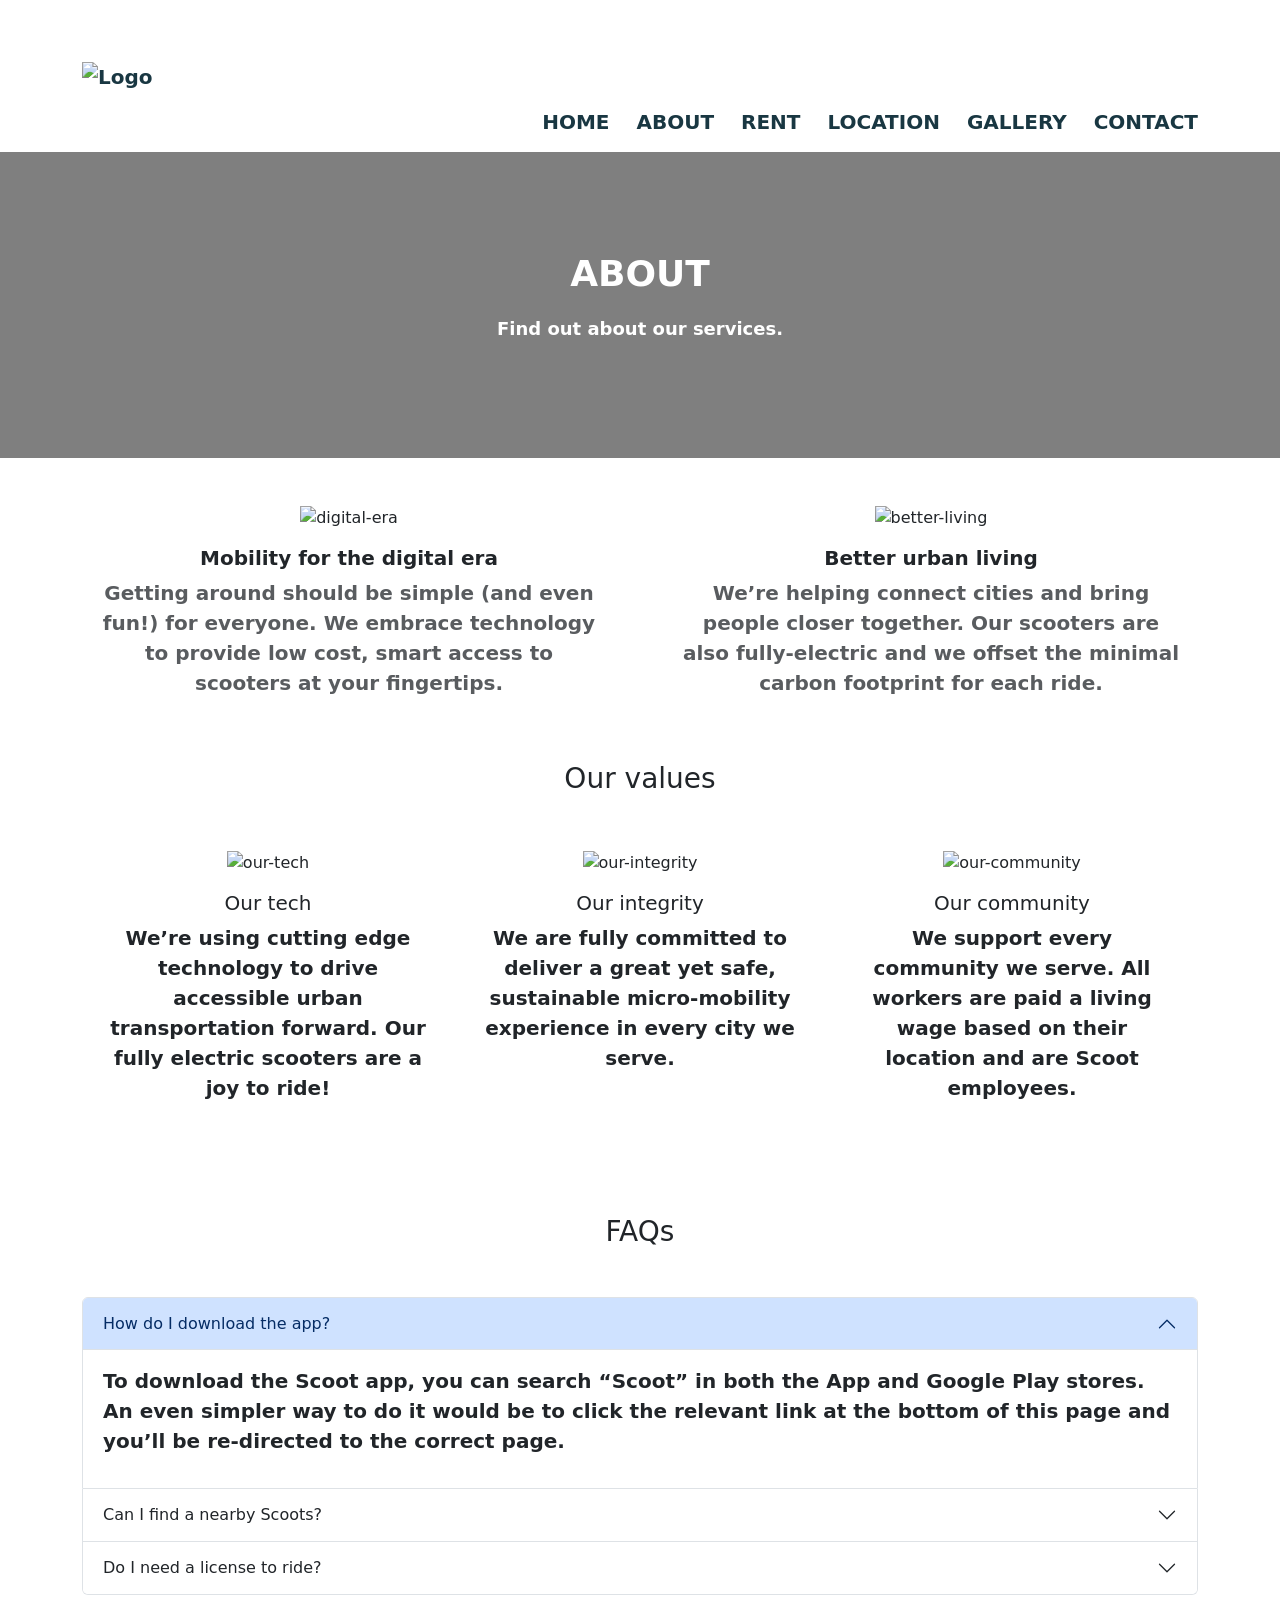
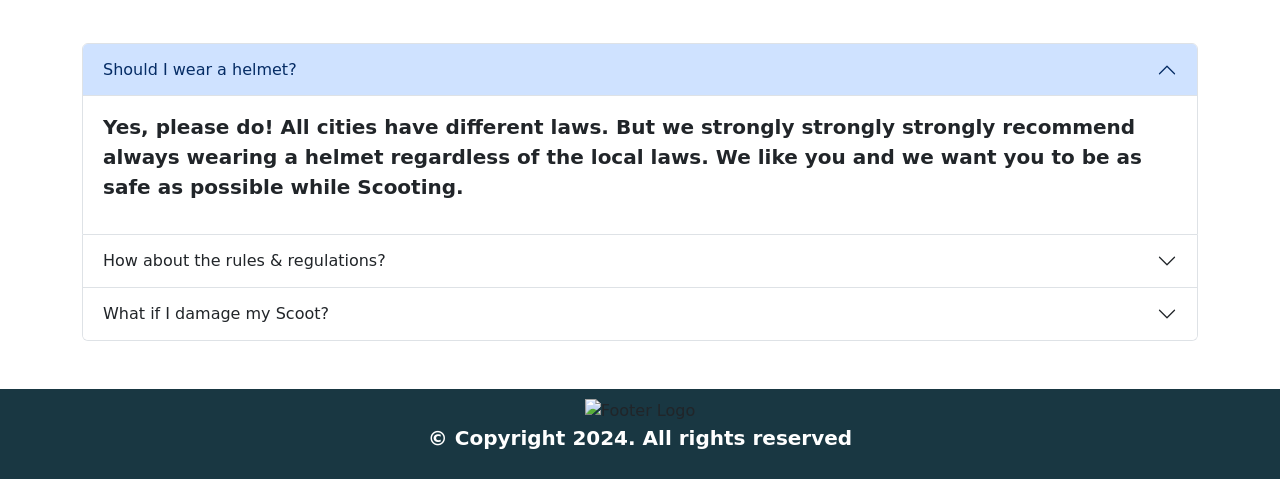
==== about.html @ 6f4d09dd "Initial commit - Upload website files" ====
<!DOCTYPE html>
<html lang="en">
  <head>
    <meta charset="UTF-8" />
    <meta name="viewport" content="width=device-width, initial-scale=1.0" />

     <!-- Link to external stylesheet -->
    <link rel="stylesheet" href="styles.css" />

    <title>Scoot-Easy | Scoot About</title>

     <!-- Link to Bootstrap CSS -->
    <link
      href="https://cdn.jsdelivr.net/npm/bootstrap@5.3.2/dist/css/bootstrap.min.css"
      rel="stylesheet"
      integrity="sha384-T3c6CoIi6uLrA9TneNEoa7RxnatzjcDSCmG1MXxSR1GAsXEV/Dwwykc2MPK8M2HN"
      crossorigin="anonymous"
    />
  </head>
  <body>

    <!-- Navigation section -->
    <nav>
      <div class="container" id="navcontainer">
        <div class="logo logoimg">
          <a href="index.html"
            ><img
              src="Images/scoot-easy logo white 2.png"
              class="object-fit-scale"
              alt="Logo"
          /></a>
        </div>

        <div class="nav-links">
          <a href="index.html">HOME</a>
          <a href="about.html">ABOUT</a>
          <a href="rent.html">RENT</a>
          <a href="location.html">LOCATION</a>
          <a href="gallery.html">GALLERY</a>
          <a href="contact.html">CONTACT</a>
        </div>
      </div>
    </nav>

    <!-- Header section -->
    <header>
      <div class="container" img src="Images/scooter3.jpg">
        <h1>ABOUT</h1>
        <p>Find out about our services.</p>
      </div>
    </header>

    <!-- Main content section -->
    <main>
      <section class="py-5">
        <div class="container">
          <div class="row justify-content-center g-5">
            <div class="col-md-6">
              <div class="card border-0 text-center">
                <img
                  src="./Images/taiwo-images/digital-era.jpg"
                  alt="digital-era"
                  class="img-fluid index-image mx-auto"
                />
                <div class="card-body">
                  <h5 class="card-title fw-bold">
                    Mobility for the digital era
                  </h5>
                  <p class="card-text text-muted">
                    Getting around should be simple (and even fun!) for
                    everyone. We embrace technology to provide low cost, smart
                    access to scooters at your fingertips.
                  </p>
                </div>
              </div>
            </div>
            <div class="col-md-6">
              <div class="card border-0 text-center">
                <img
                  src="./Images/taiwo-images/better-living.jpg"
                  alt="better-living"
                  class="img-fluid index-image mx-auto"
                />
                <div class="card-body">
                  <h5 class="card-title fw-bold">Better urban living</h5>
                  <p class="card-text text-muted">
                    We’re helping connect cities and bring people closer
                    together. Our scooters are also fully-electric and we offset
                    the minimal carbon footprint for each ride.
                  </p>
                </div>
              </div>
            </div>
          </div>
        </div>
      </section>

      <section class="">
        <div class="container text-center">
          <h3>Our values</h3>
          <div class="py-5">
            <div class="container">
              <div class="row justify-content-center">
                <div class="col-md-4">
                  <div class="card border-0 text-center">
                    <img
                      src="./Images/taiwo-images/our-tech.jpg"
                      alt="our-tech"
                      class="index-icon img-fluid mx-auto about-image"
                    />
                    <div class="card-body">
                      <h5 class="card-title">Our tech</h5>
                      <p class="card-text">
                        We’re using cutting edge technology to drive accessible
                        urban transportation forward. Our fully electric
                        scooters are a joy to ride!
                      </p>
                    </div>
                  </div>
                </div>
                <div class="col-md-4">
                  <div class="card border-0 text-center">
                    <img
                      src="./Images/taiwo-images/our-integrity.jpg"
                      alt="our-integrity"
                      class="index-icon img-fluid mx-auto about-image"
                    />
                    <div class="card-body">
                      <h5 class="card-title">Our integrity</h5>
                      <p class="card-text">
                        We are fully committed to deliver a great yet safe,
                        sustainable micro-mobility experience in every city we
                        serve.
                      </p>
                    </div>
                  </div>
                </div>
                <div class="col-md-4">
                  <div class="card border-0 text-center">
                    <img
                      src="./Images/taiwo-images/our-community.jpg"
                      alt="our-community"
                      class="index-icon img-fluid mx-auto about-image"
                    />
                    <div class="card-body">
                      <h5 class="card-title">Our community</h5>
                      <p class="card-text">
                        We support every community we serve. All workers are
                        paid a living wage based on their location and are Scoot
                        employees.
                      </p>
                    </div>
                  </div>
                </div>
              </div>
            </div>
          </div>
        </div>
      </section>
      <section>
        <div class="container">
          <h3 class="text-center my-5">FAQs</h3>
          <div class="accordion" id="accordionExample">
            <div class="accordion-item">
              <h2 class="accordion-header">
                <button
                  class="accordion-button"
                  type="button"
                  data-bs-toggle="collapse"
                  data-bs-target="#collapseOne"
                  aria-expanded="true"
                  aria-controls="collapseOne"
                >
                  How do I download the app?
                </button>
              </h2>
              <div
                id="collapseOne"
                class="accordion-collapse collapse show"
                data-bs-parent="#accordionExample"
              >
                <div class="accordion-body">
                  <p>
                    To download the Scoot app, you can search “Scoot” in both
                    the App and Google Play stores. An even simpler way to do it
                    would be to click the relevant link at the bottom of this
                    page and you’ll be re-directed to the correct page.
                  </p>
                </div>
              </div>
            </div>
            <div class="accordion-item">
              <h2 class="accordion-header">
                <button
                  class="accordion-button collapsed"
                  type="button"
                  data-bs-toggle="collapse"
                  data-bs-target="#collapseTwo"
                  aria-expanded="false"
                  aria-controls="collapseTwo"
                >
                  Can I find a nearby Scoots?
                </button>
              </h2>
              <div
                id="collapseTwo"
                class="accordion-collapse collapse"
                data-bs-parent="#accordionExample"
              >
                <div class="accordion-body">
                  <p>
                    Definitely! Simply open up the app and allow us to find your
                    location while using it. We'll show you all of the closest
                    Scoots and some extra useful information.
                  </p>
                </div>
              </div>
            </div>
            <div class="accordion-item">
              <h2 class="accordion-header">
                <button
                  class="accordion-button collapsed"
                  type="button"
                  data-bs-toggle="collapse"
                  data-bs-target="#collapseThree"
                  aria-expanded="false"
                  aria-controls="collapseThree"
                >
                  Do I need a license to ride?
                </button>
              </h2>
              <div
                id="collapseThree"
                class="accordion-collapse collapse"
                data-bs-parent="#accordionExample"
              >
                <div class="accordion-body">
                  <p>
                    Yup! We provide information inside the app regarding local
                    laws and the license you need to be able to ride our Scoots.
                  </p>
                </div>
              </div>
            </div>
          </div>
          <div class="accordion my-5" id="accordionExample">
            <div class="accordion-item">
              <h2 class="accordion-header">
                <button
                  class="accordion-button"
                  type="button"
                  data-bs-toggle="collapse"
                  data-bs-target="#collapseOne"
                  aria-expanded="true"
                  aria-controls="collapseOne"
                >
                  Should I wear a helmet?
                </button>
              </h2>
              <div
                id="collapseOne"
                class="accordion-collapse collapse show"
                data-bs-parent="#accordionExample"
              >
                <div class="accordion-body">
                  <p>
                    Yes, please do! All cities have different laws. But we
                    strongly strongly strongly recommend always wearing a helmet
                    regardless of the local laws. We like you and we want you to
                    be as safe as possible while Scooting.
                  </p>
                </div>
              </div>
            </div>
            <div class="accordion-item">
              <h2 class="accordion-header">
                <button
                  class="accordion-button collapsed"
                  type="button"
                  data-bs-toggle="collapse"
                  data-bs-target="#collapseTwo"
                  aria-expanded="false"
                  aria-controls="collapseTwo"
                >
                  How about the rules & regulations?
                </button>
              </h2>
              <div
                id="collapseTwo"
                class="accordion-collapse collapse"
                data-bs-parent="#accordionExample"
              >
                <div class="accordion-body">
                  <p>
                    Now is not the time to be a rule breaker. Be sure you're
                    complying with all local laws and regulations. Also, just be
                    a good human being. Be sure not to park your Scoot where it
                    can block access to buildings or get in people's way.
                  </p>
                </div>
              </div>
            </div>
            <div class="accordion-item">
              <h2 class="accordion-header">
                <button
                  class="accordion-button collapsed"
                  type="button"
                  data-bs-toggle="collapse"
                  data-bs-target="#collapseThree"
                  aria-expanded="false"
                  aria-controls="collapseThree"
                >
                  What if I damage my Scoot?
                </button>
              </h2>
              <div
                id="collapseThree"
                class="accordion-collapse collapse"
                data-bs-parent="#accordionExample"
              >
                <div class="accordion-body">
                  <p>
                    Be sure to read our terms and conditions carefully. Not the
                    most fun job we know but we make it as clear as possible.
                    There's an option to add insurance for each trip, or you can
                    sign up for annual insurance if you're a regular Scooter.
                  </p>
                </div>
              </div>
            </div>
          </div>
        </div>
      </section>
    </main>

    <!-- Footer section -->
    <footer>
      <div class="container" id="footer">
        <!-- Footer logo -->
        <div class="logo">
          <img src="Images/scoot-easy logo navy.png" alt="Footer Logo" />
        </div>
        <!-- Copyright text -->
        <p>&copy; Copyright 2024. All rights reserved</p>
      </div>
    </footer>



    <!--MiniGame Author: Sinead Breagy, Student no: x23290501  -->

    <script>
      
      // Function to prompt the user with a pop-up and check their answer
      function playGame() {
          const correctYear = 2024;

          // Prompt pop-up
          const userGuess = prompt("What year do you think Scoot-Easy began?");

          // Check if the user provided an answer
          if (userGuess !== null) {
              const guessedYear = parseInt(userGuess);

              // Check if correct
              if (!isNaN(guessedYear)) {
                  if (guessedYear === correctYear) {
                      alert("Congratulations! You guessed it right.");
                  } else {
                      alert("Sorry, that's incorrect. Scoot-Easy began in 2024.");
                  }
              } else {
                  alert("Please enter a valid year.");
              }
          }
      }

      // Call the playGame function on page load
      window.onload = playGame;
  </script>

<!-- Bootstrap JavaScript -->
    <script
      src="https://cdn.jsdelivr.net/npm/bootstrap@5.3.2/dist/js/bootstrap.bundle.min.js"
      integrity="sha384-C6RzsynM9kWDrMNeT87bh95OGNyZPhcTNXj1NW7RuBCsyN/o0jlpcV8Qyq46cDfL"
      crossorigin="anonymous"
    ></script>
  </body>
</html>
---- styles.css ----
body {
    margin: 0;
    font-family: "Barlow", sans-serif;
    font-size: 20px;
    font-weight: 800;
    font-style: normal;
    font-stretch: expanded;
}
h2 {
    font-size: 40px;
    font-weight: 800;
    font-style: normal;
}
h3 {
    font-size: 35px;
    font-weight: 800;
    font-style: normal;
    
}
p {
    font-size: 20px;
    font-weight: 800;
    font-style: normal;
}

/* Center the content inside the container */
.container {
    width: 90%;
    height: 40%;
}
#navcontainer {
    width: 90%;
    height: 40%;
}

/* Styling for the navigation bar */
nav {
    background-color: #ffffff; 
    padding: 60px 0;
    font-size: 20px;
    font-weight: 800;
    font-style: normal;
    font-stretch: expanded;
}


/* Logo styling */

nav .logo a {
    text-decoration: none;
    color: #193742; 
    font-weight: bold;
}

/* Styling for navigation links */
nav .nav-links {
    float: right;
    margin-top: 15px;
}

nav .nav-links a {
    text-decoration: none;
    color: #193742;
    margin-left: 20px;
}

/* Styling for the header section */
header {
    background-image: url('Images/scooter3.jpg'); 
    background-size: cover; 
    background-position: center; 
    padding: 100px 0; 
    text-align: center; 
    position: relative; 
}

/* Transparent color layer on top */
header::after {
    content: ""; 
    position: absolute; 
    top: 0;
    left: 0;
    width: 100%;
    height: 100%;
    background-color: rgba(0, 0, 0, 0.5); 
    z-index: 1; 
}

/* Container for content */
header .container {
    position: relative;
    z-index: 2; 
    color: #ffffff; 
}

header h1 {
    font-size: 36px; 
    font-weight: 800; 
}

header p {
    font-size: 18px; 
    margin-top: 20px;
}

/* Styling for buttons */
.yellow-button {
    display: inline-block; 
    background-color: #EEB511;
    color: #000000; 
    padding: 10px 20px; 
    text-decoration: none; 
    border-radius: 5px; 
    margin-top: 20px; 
}

/* Styling for "How It Works" section */
.how-it-works {
    background-color: #ffffff; 
    padding: 50px 0;
    text-align: center; 
    
}

/* Styling for circles */
.circle-sections {
    display: flex; 
    justify-content: space-between; 
    margin-top: 30px; 
}

.circle {
    flex: 1; 
}

.circle img {
    width: 100px; 
    height: 100px;
    border-radius: 50%; 
    background-color: #EEB511; 
    margin: 0 auto 20px; 
}

.circle h3 {
    margin-bottom: 10px; 
}

.circle p {
    color: #193742;
}

/* Styling for "Why Use Scoot-Easy" section */
.why-use-scoot-easy {
    background-color: #EEB511; 
    padding: 50px 0; 
    text-align: center; 
    color: #ffffff; 
}



/* Styling for blue buttons */
.blue-button {
    display: inline-block;
    background-color: #193742; 
    color: #ffffff; 
    padding: 10px 20px;
    text-decoration: none;
    border-radius: 5px;
    margin-top: 20px; 
}

/* Styling for footer */
footer {
    background-color: #193742; 
    padding: 10px 0; 
    text-align: center; 
}

footer .container {
    display: flex; 
    justify-content: center;
    flex-direction: column;
    align-items: center;
}

footer p {
    color: #ffffff
}


/* Rent Section Styles */
.rent-section {
    background-color: #193742; 
    color: #ffffff; 
    padding: 50px 0;
    text-align: left;
    height: 150px;
    
}

/* Scooter Details Section Styles */
.scooter-details {
    background-color: #ffffff; 
    padding: 50px 0;
    text-align: center;
}

.scooter-box {
    display: inline-block;
    width: 45%;
    margin: 10px; 
    border: 1px solid #193742; 
    border-radius: 5px; 
    background-color: #193742
}

.scooter-box img {
    width: 100%; 
    height: auto; 
}

.scooter-info {;
    color: #ffffff; 
    padding: 20px;
    text-align: left;
}

.scooter-info h3 {
    margin-top: 0; 
}

.find-on-map-button {
    display: inline-block;
    background-color: #EEB511;
    color: #193742; 
    padding: 10px 20px;
    text-decoration: none;
    border-radius: 5px;
    float: right; 
    margin-top: 10px;
}

circle img {
    height:120px;
    width: 12px;
}

        /* Styling for Gallery */
        .gallery {
            display: grid;
            grid-template-columns: repeat(auto-fit, minmax(250px, 1fr));
            gap: 20px;
            margin-top: 20px;
        }
        .gallery-item {
            position: relative;
            cursor: pointer;
        }
        .gallery-item img {
            width: 100%;
            height: auto;
            border-radius: 5px;
        }
        .overlay {
            position: absolute;
            top: 0;
            left: 0;
            width: 100%;
            height: 100%;
            background-color: rgba(0, 0, 0, 0.5);
            color: #fff;
            display: flex;
            justify-content: center;
            align-items: center;
            opacity: 0;
            transition: opacity 0.3s ease;
            border-radius: 5px;
        }
        .gallery-item:hover .overlay {
            opacity: 1;
        }
        .description {
            text-align: center;
        }
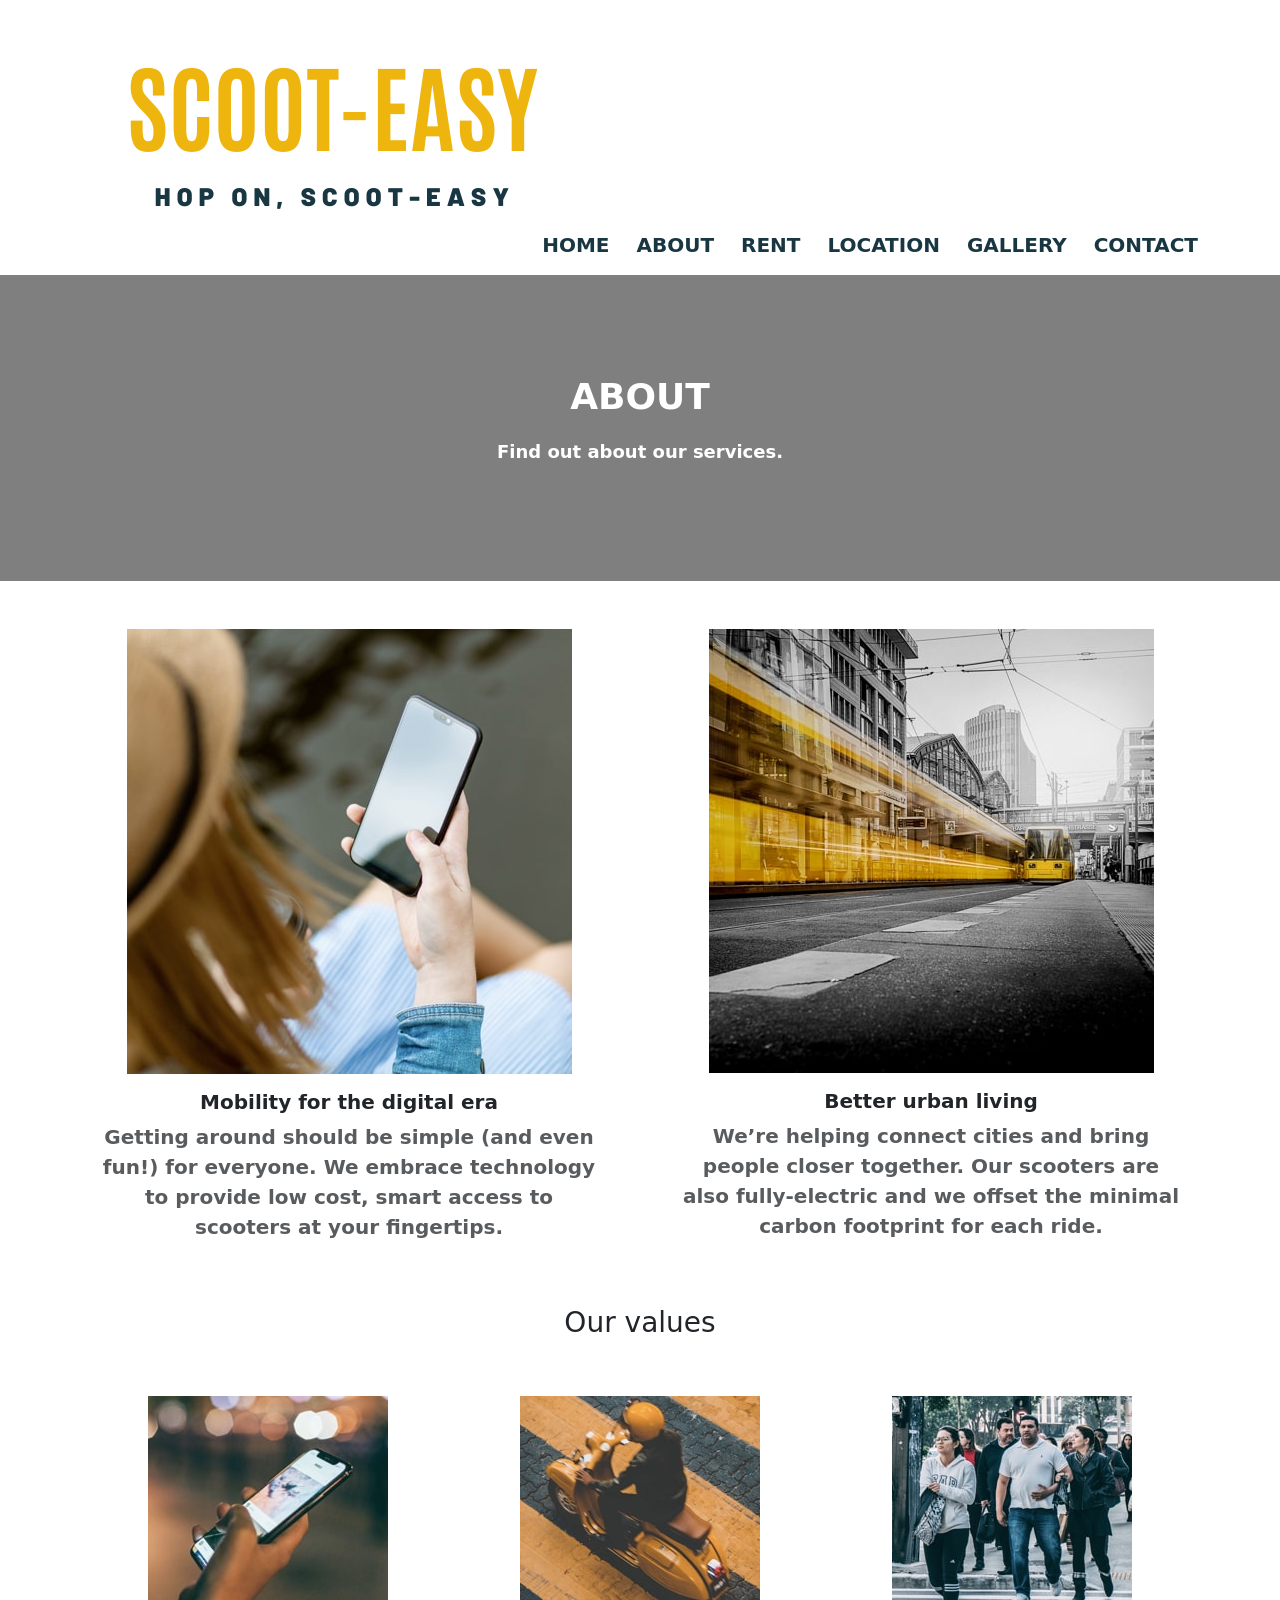
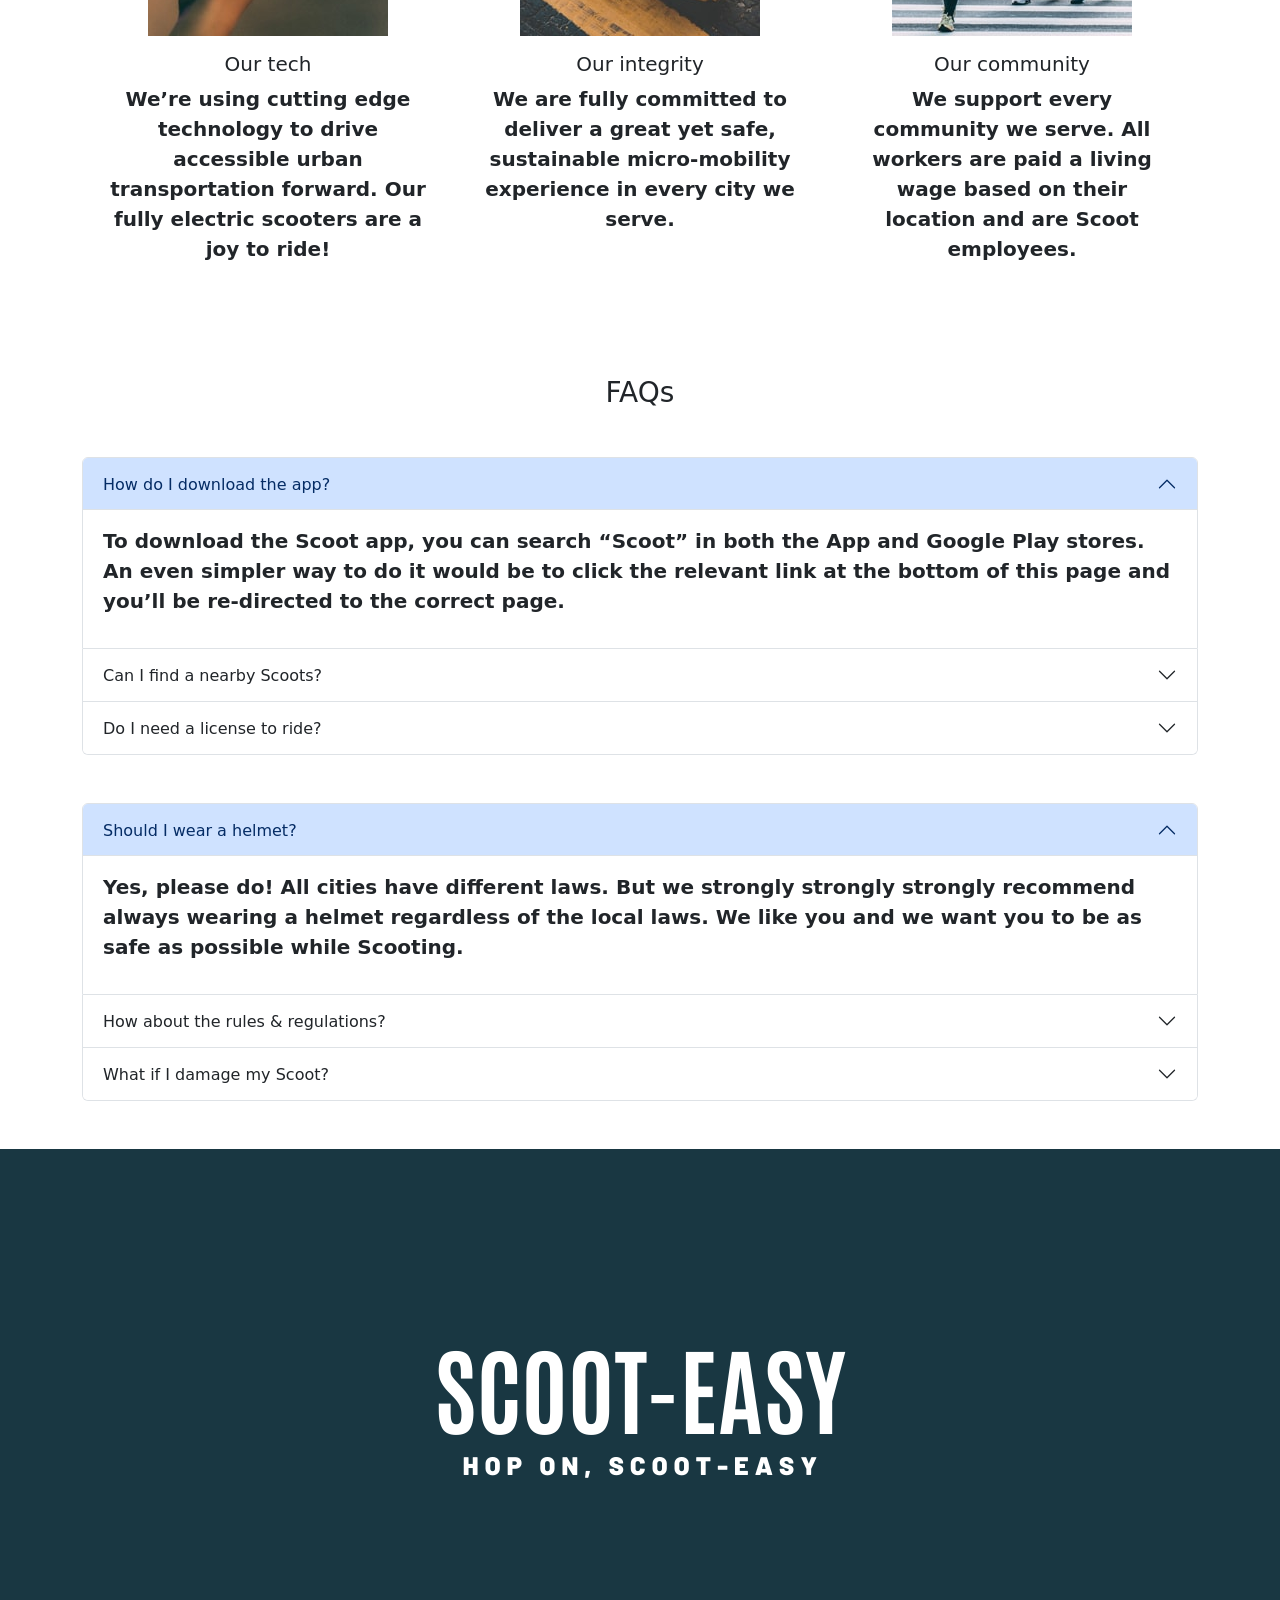
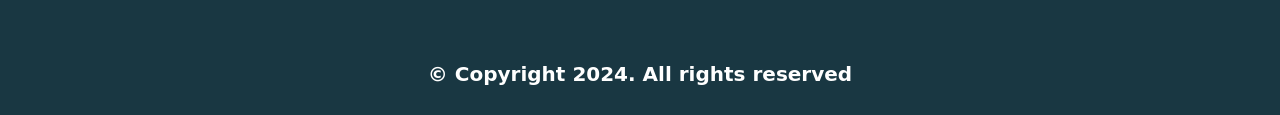
==== commit 098e94b6: "Update about.html" ====
--- a/about.html
+++ b/about.html
@@ -24,8 +24,7 @@
       <div class="container" id="navcontainer">
         <div class="logo logoimg">
           <a href="index.html"
-            ><img
-              src="Images/scoot-easy logo white 2.png"
+            ><img src="scoot-easy logo white 2.png"
               class="object-fit-scale"
               alt="Logo"
           /></a>
@@ -44,7 +43,7 @@
 
     <!-- Header section -->
     <header>
-      <div class="container" img src="Images/scooter3.jpg">
+      <div class="container" img src="scooter3.jpg">
         <h1>ABOUT</h1>
         <p>Find out about our services.</p>
       </div>
@@ -58,7 +57,7 @@
             <div class="col-md-6">
               <div class="card border-0 text-center">
                 <img
-                  src="./Images/taiwo-images/digital-era.jpg"
+                  src="digital-era.jpg"
                   alt="digital-era"
                   class="img-fluid index-image mx-auto"
                 />
@@ -76,8 +75,7 @@
             </div>
             <div class="col-md-6">
               <div class="card border-0 text-center">
-                <img
-                  src="./Images/taiwo-images/better-living.jpg"
+                <img src="better-living.jpg"
                   alt="better-living"
                   class="img-fluid index-image mx-auto"
                 />
@@ -103,8 +101,7 @@
               <div class="row justify-content-center">
                 <div class="col-md-4">
                   <div class="card border-0 text-center">
-                    <img
-                      src="./Images/taiwo-images/our-tech.jpg"
+                    <img src="our-tech.jpg"
                       alt="our-tech"
                       class="index-icon img-fluid mx-auto about-image"
                     />
@@ -120,8 +117,7 @@
                 </div>
                 <div class="col-md-4">
                   <div class="card border-0 text-center">
-                    <img
-                      src="./Images/taiwo-images/our-integrity.jpg"
+                    <img src="our-integrity.jpg"
                       alt="our-integrity"
                       class="index-icon img-fluid mx-auto about-image"
                     />
@@ -137,8 +133,7 @@
                 </div>
                 <div class="col-md-4">
                   <div class="card border-0 text-center">
-                    <img
-                      src="./Images/taiwo-images/our-community.jpg"
+                    <img src="our-community.jpg"
                       alt="our-community"
                       class="index-icon img-fluid mx-auto about-image"
                     />
@@ -338,7 +333,7 @@
       <div class="container" id="footer">
         <!-- Footer logo -->
         <div class="logo">
-          <img src="Images/scoot-easy logo navy.png" alt="Footer Logo" />
+          <img src="scoot-easy logo navy.png" alt="Footer Logo" />
         </div>
         <!-- Copyright text -->
         <p>&copy; Copyright 2024. All rights reserved</p>
